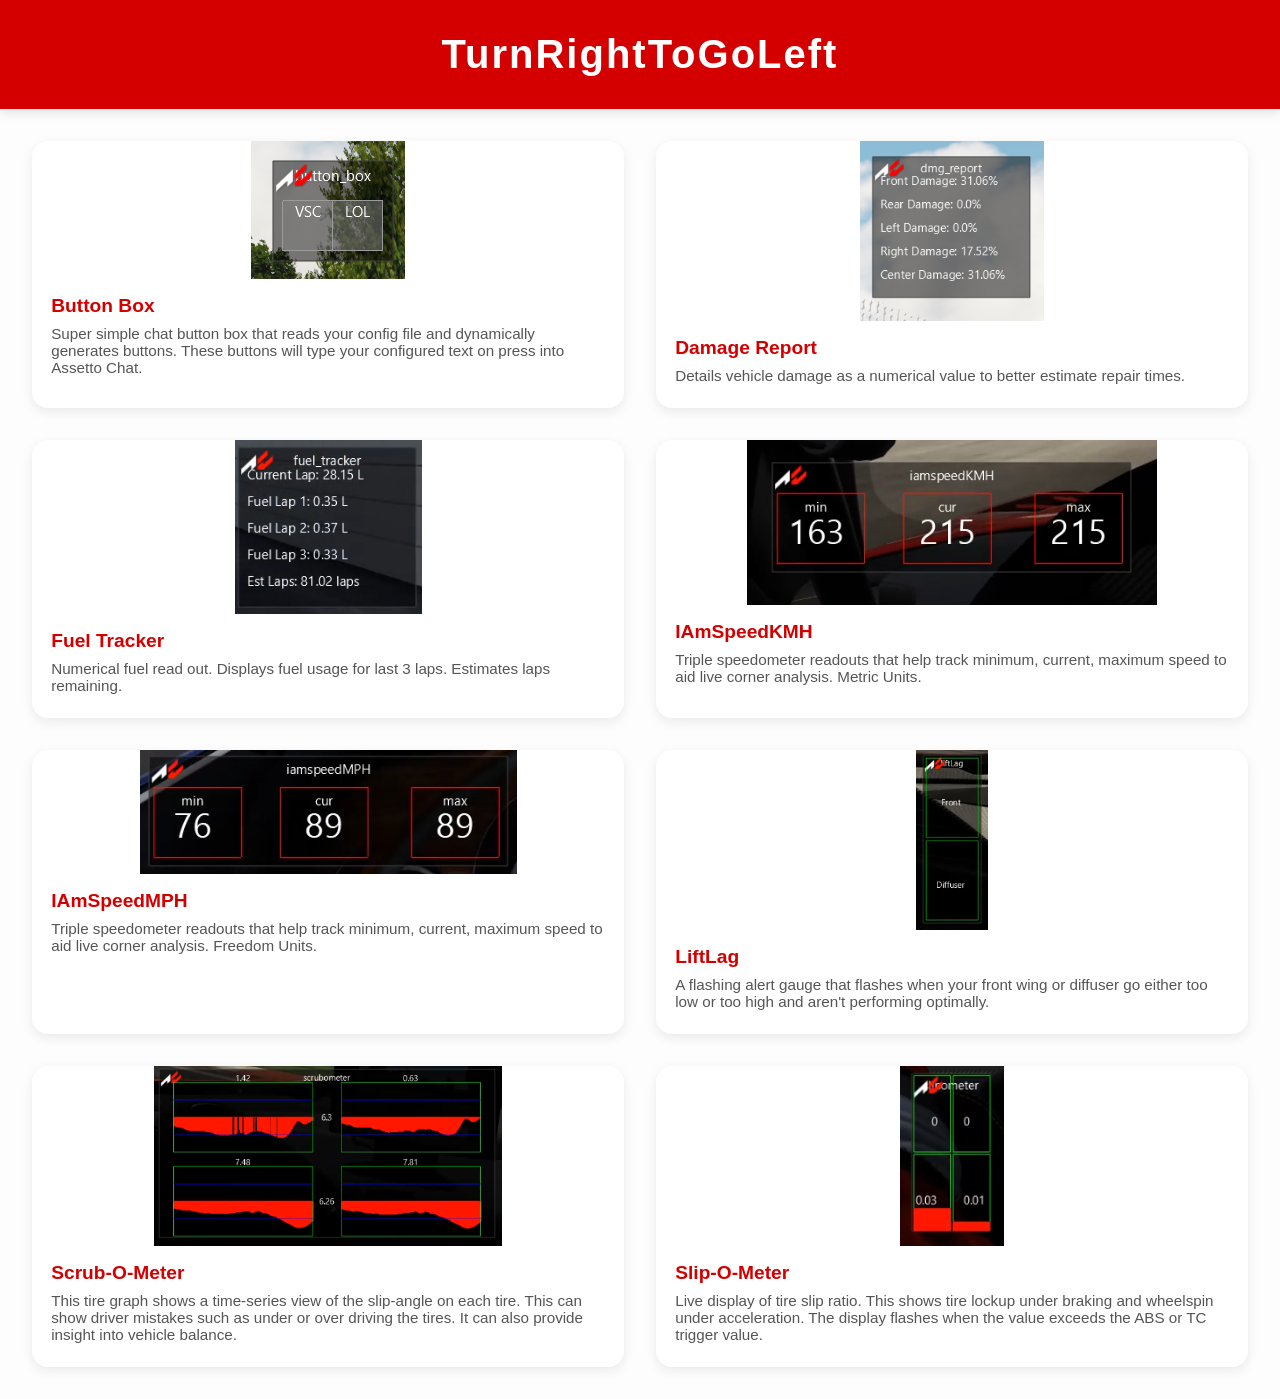
==== static/index.html @ 55ea35d9 "Never upload mp4s added static directory for web catalog  updated readmes  Enabled LFS" ====
<!DOCTYPE html>
<html lang="en">
<head>
  <meta charset="UTF-8">
  <title>TurnRightToGoLeft</title>
  <link rel="stylesheet" href="styles.css">
</head>
<body>
  <header>
    <h1>TurnRightToGoLeft</h1>
  </header>

  <main class="card-grid">
    <!-- Repeat these cards as needed -->
    <a href="https://github.com/atxarib99/TurnRightToGoLeft/tree/main/python/button_box" class="card">
      <img src="./assets/button_box/buttonbox.png" alt="button_box">
      <div class="card-content">
        <h2>Button Box</h2>
        <p>Super simple chat button box that reads your config file and dynamically generates buttons. These buttons will type your configured text on press into Assetto Chat.</p>
      </div>
    </a>

    <a href="https://github.com/atxarib99/TurnRightToGoLeft/tree/main/python/dmg_report" class="card">
      <img src="./assets/dmg_report/dmgreport.png" alt="dmg_report">
      <div class="card-content">
        <h2>Damage Report</h2>
        <p>Details vehicle damage as a numerical value to better estimate repair times.</p>
      </div>
    </a>

    <a href="https://github.com/atxarib99/TurnRightToGoLeft/tree/main/python/fuel_tracker" class="card">
      <img src="./assets/fuel_tracker/fuel_tracker.png" alt="fuel_tracker">
      <div class="card-content">
        <h2>Fuel Tracker</h2>
        <p>Numerical fuel read out. Displays fuel usage for last 3 laps. Estimates laps remaining.</p>
      </div>
    </a>


    <a href="https://github.com/atxarib99/TurnRightToGoLeft/tree/main/python/iamspeedKMH" class="card">
      <img src="./assets/iamspeedKMH/iamspeedKMH.png" alt="I am speed">
      <div class="card-content">
        <h2>IAmSpeedKMH</h2>
        <p>Triple speedometer readouts that help track minimum, current, maximum speed to aid live corner analysis. Metric Units.</p>
      </div>
    </a>

    <a href="https://github.com/atxarib99/TurnRightToGoLeft/tree/main/python/iamspeedMPH" class="card">
      <div class="card-image">
        <img src="./assets/iamspeedMPH/iamspeedMPH.png" padding="5px" alt="I am speed">
      </div>
      <div class="card-content">
        <h2>IAmSpeedMPH</h2>
        <p>Triple speedometer readouts that help track minimum, current, maximum speed to aid live corner analysis. Freedom Units.</p>
      </div>
    </a>

    <a href="https://github.com/atxarib99/TurnRightToGoLeft/tree/main/python/liftLag" class="card">
      <img src="./assets/liftLag/liftLag.png" alt="liftLag">
      <div class="card-content">
        <h2>LiftLag</h2>
        <p>A flashing alert gauge that flashes when your front wing or diffuser go either too low or too high and aren't performing optimally.</p>
      </div>
    </a>

    <a href="https://github.com/atxarib99/TurnRightToGoLeft/tree/main/python/scrubometer" class="card">
      <img src="./assets/scrubometer/scrubometer.png" alt="scrubometer">
      <div class="card-content">
        <h2>Scrub-O-Meter</h2>
        <p>This tire graph shows a time-series view of the slip-angle on each tire. This can show driver mistakes such as under or over driving the tires. It can also provide insight into vehicle balance.</p>
      </div>
    </a>

    <a href="https://github.com/atxarib99/TurnRightToGoLeft/tree/main/python/slipometer" class="card">
      <img src="./assets/slipometer/slipometer.png" alt="slipometer">
      <div class="card-content">
        <h2>Slip-O-Meter</h2>
        <p>Live display of tire slip ratio. This shows tire lockup under braking and wheelspin under acceleration. The display flashes when the value exceeds the ABS or TC trigger value.</p>
      </div>
    </a>

  </main>
</body>
</html>
---- static/styles.css ----
:root {
  --primary-light: #FF6666;
  --primary-main: #d40000;
  --primary-dark: #d40000;
  --primary-contrast: #fff;

  --secondary-light: #ff7961;
  --secondary-main: #f44336;
  --secondary-dark: #ba000d;
  --secondary-contrast: #000;
}

* {
  margin: 0;
  padding: 0;
  box-sizing: border-box;
}

body {
  font-family: "Segoe UI", Arial, sans-serif;
  background: #fdfdfd;
  color: #333;
}

/* Banner Header */
header {
  background: var(--primary-main);
  color: var(--primary-contrast);
  padding: 2rem 1rem;
  text-align: center;
  box-shadow: 0 4px 10px rgba(0,0,0,0.1);
}

header h1 {
  font-size: 2.5rem;
  letter-spacing: 2px;
}

/* Card Grid */
.card-grid {
  display: grid;
  grid-template-columns: repeat(auto-fill, minmax(400px, 1fr));
  gap: 2rem;
  padding: 2rem;
  max-width: 1400px;
  margin: 0 auto;
  width: 100%;
}

/* Card Style */

.card:hover {
  transform: translateY(-5px);
  box-shadow: 0 8px 18px rgba(0,0,0,0.15);
}

.card {
  display: flex;
  flex-direction: column;
  background: #fff;
  border-radius: 1rem;
  overflow: hidden;               /* <-- ensures image corners are clipped */
  text-decoration: none;
  color: inherit;
  box-shadow: 0 4px 12px rgba(0,0,0,0.08);
  transition: transform 0.2s ease, box-shadow 0.2s ease;
}

.card img {
  display: block;
  max-width: 100%;
  max-height: 180px;               /* limit the height */
  margin: 0 auto;                  /* center horizontally */
  object-fit: contain;             /* keeps full image visible */
  background: #f7f7f7;              /* optional backdrop behind transparent images */
}

.card-content {
  padding: 1rem 1.2rem 1.5rem;
}

.card-content h2 {
  color: var(--primary-main);
  margin-bottom: 0.5rem;
  font-size: 1.2rem;
}

.card-content p {
  font-size: 0.95rem;
  color: #555;
}
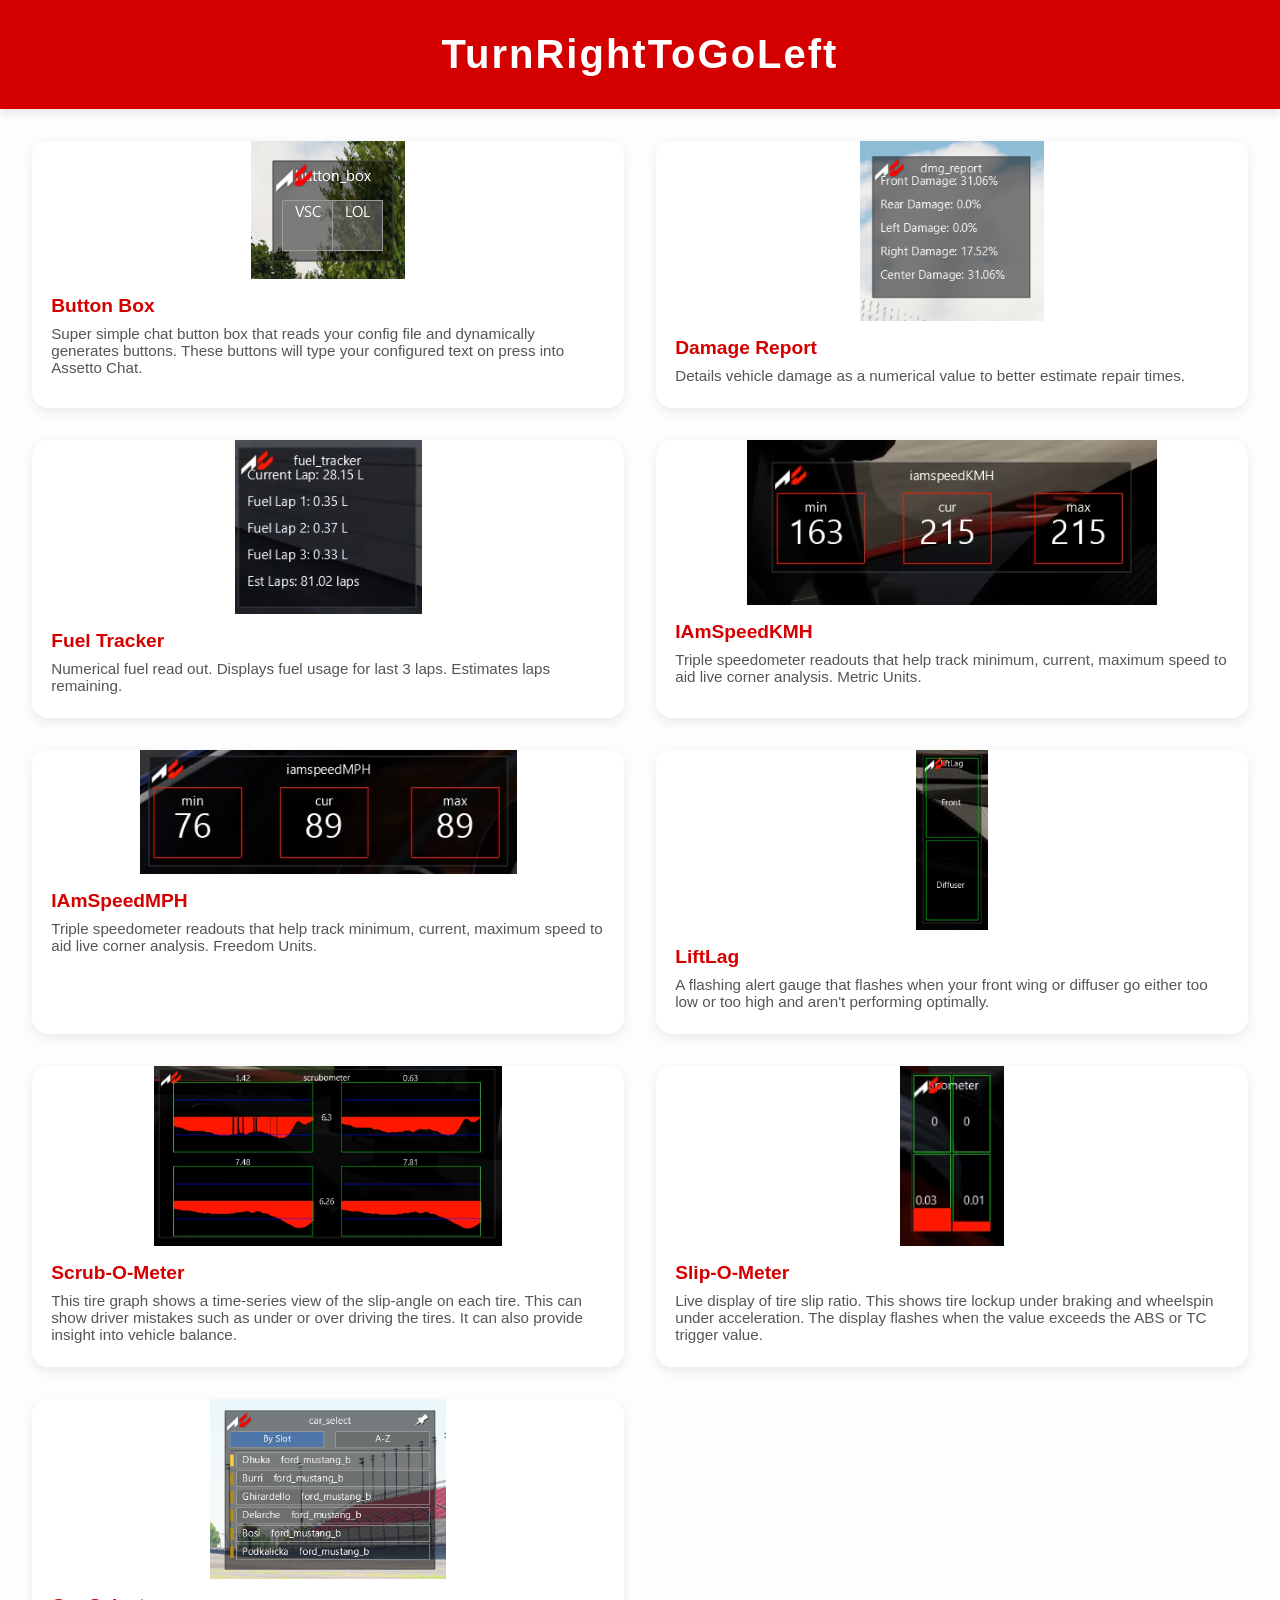
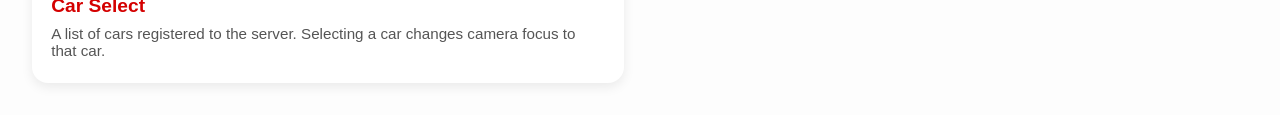
==== commit 311593ba: "Updated index.html page" ====
--- a/static/index.html
+++ b/static/index.html
@@ -79,6 +79,14 @@
       </div>
     </a>
 
+    <a href="https://github.com/atxarib99/TurnRightToGoLeft/tree/main/python/car_select" class="card">
+      <img src="./assets/car_select/carselect.png" alt="car_select">
+      <div class="card-content">
+        <h2>Car Select</h2>
+        <p>A list of cars registered to the server. Selecting a car changes camera focus to that car.</p>
+      </div>
+    </a>
+
   </main>
 </body>
 </html>
